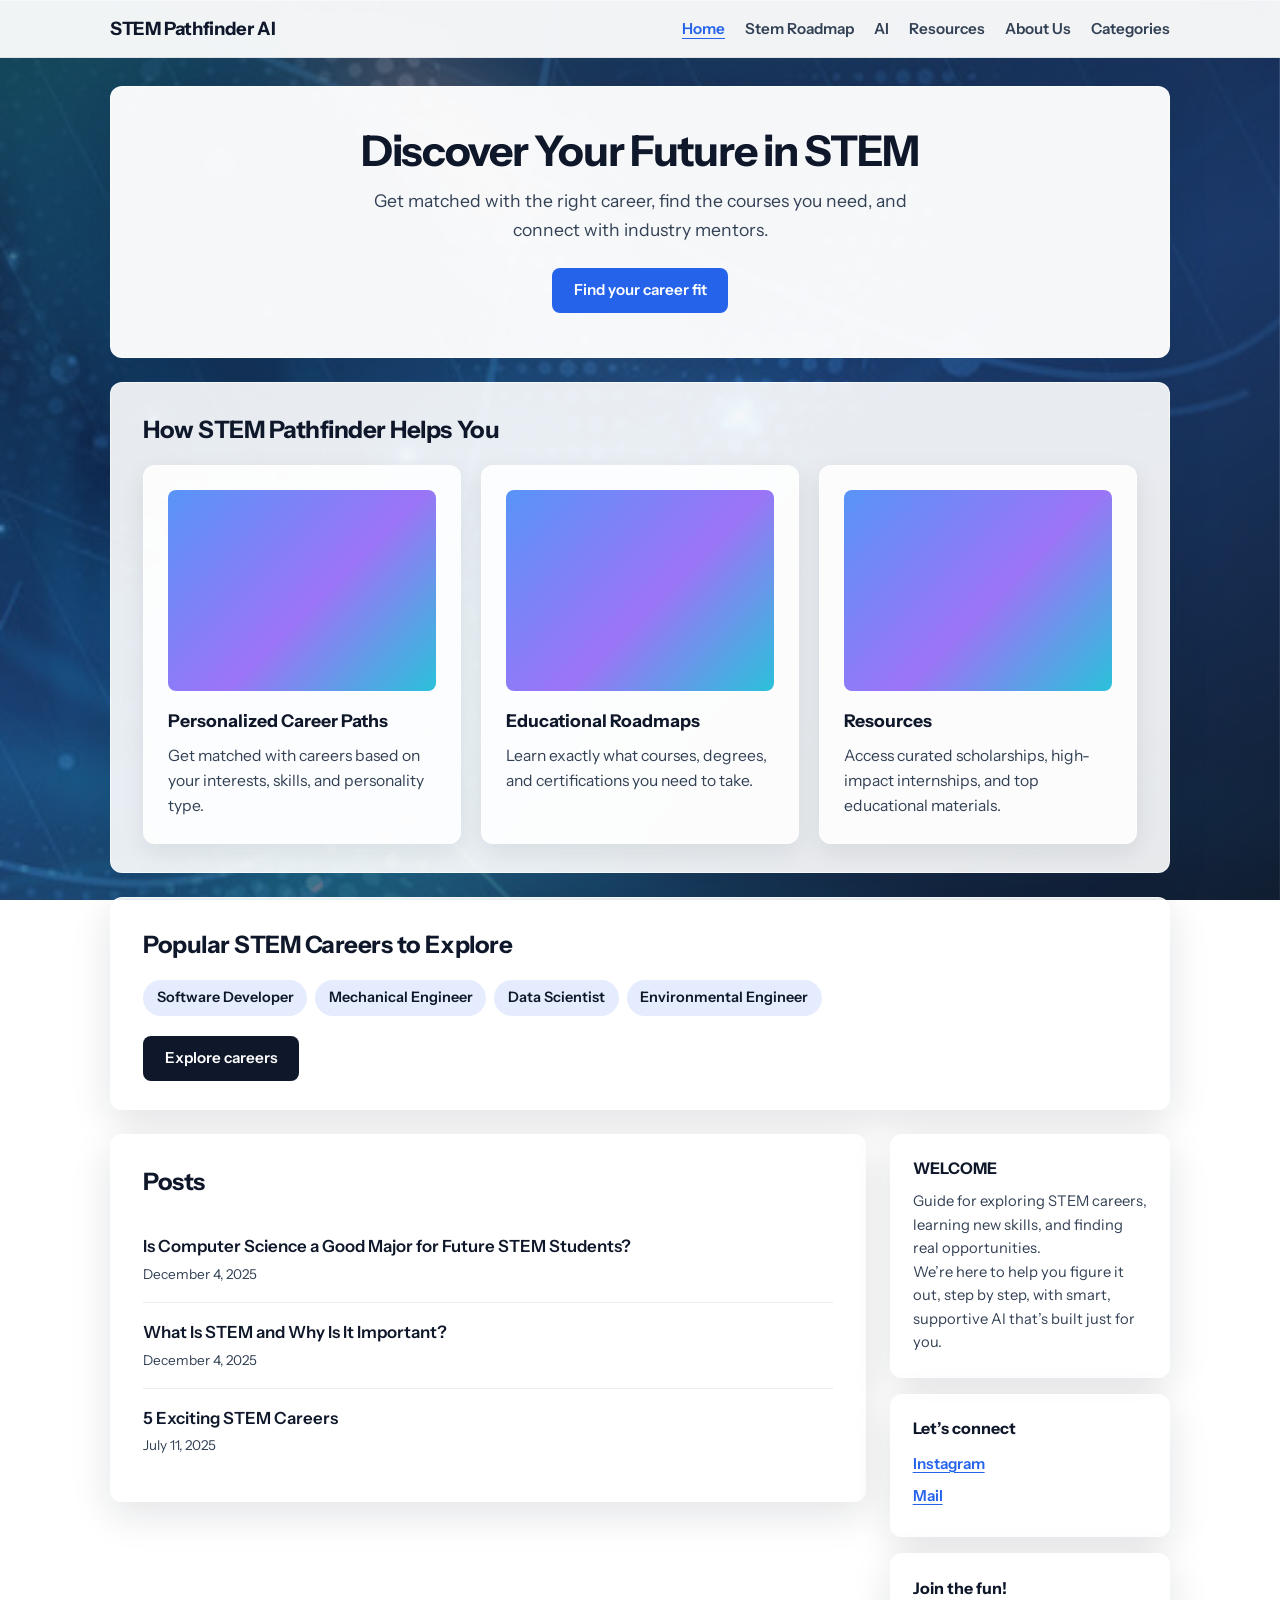
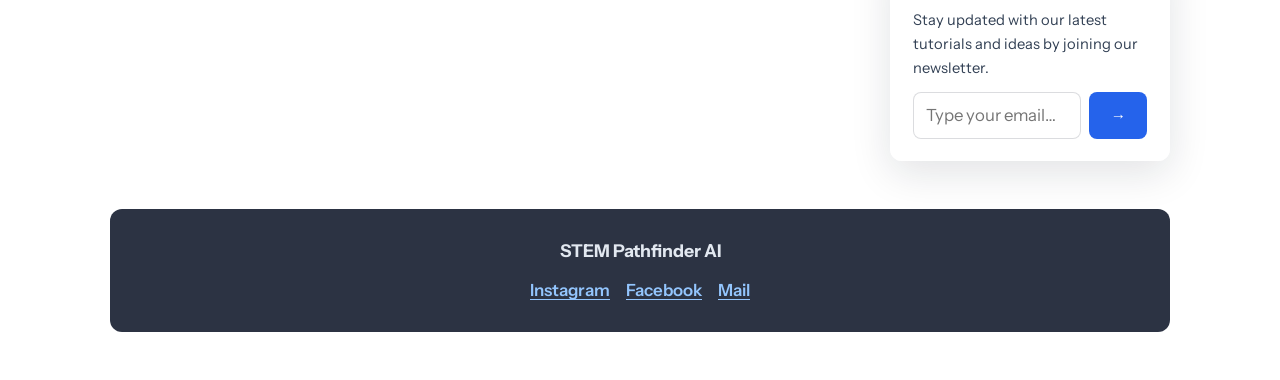
==== index.html @ 3a8272c0 "Initial commit: static STEM Pathfinder multi-page site Made-with: Cursor" ====
<!DOCTYPE html>
<html lang="en">
<head>
  <meta charset="UTF-8">
  <meta name="viewport" content="width=device-width, initial-scale=1">
  <title>STEM Pathfinder AI</title>
  <link rel="preconnect" href="https://fonts.googleapis.com">
  <link rel="preconnect" href="https://fonts.gstatic.com" crossorigin>
  <link href="https://fonts.googleapis.com/css2?family=Instrument+Sans:ital,wght@0,400;0,500;0,600;0,700;1,400&family=Source+Serif+4:ital,wght@0,400;0,600;1,400&display=swap" rel="stylesheet">
  <link rel="stylesheet" href="css/site.css">
</head>
<body>
  <header class="site-header">
    <div class="site-header__inner">
      <a class="site-logo" href="index.html">STEM Pathfinder AI</a>
      <button type="button" class="nav-toggle" aria-expanded="false" aria-controls="site-nav">
        <span class="nav-toggle__label">Menu</span>
      </button>
      <nav id="site-nav" class="site-nav" aria-label="Main">
        <ul>
          <li><a href="index.html" aria-current="page">Home</a></li>
          <li><a href="roadmap.html">Stem Roadmap</a></li>
          <li><a href="ai.html">AI</a></li>
          <li><a href="resources.html">Resources</a></li>
          <li><a href="about-us.html">About Us</a></li>
          <li><a href="categories.html">Categories</a></li>
        </ul>
      </nav>
    </div>
  </header>

  <div class="site-shell">
    <main>
      <section class="panel panel--strong hero">
        <h1>Discover Your Future in STEM</h1>
        <p class="lead">Get matched with the right career, find the courses you need, and connect with industry mentors.</p>
        <a class="btn" href="roadmap.html">Find your career fit</a>
      </section>

      <section class="panel">
        <h2>How STEM Pathfinder Helps You</h2>
        <div class="card-grid">
          <article class="card">
            <div class="card__media" role="img" aria-label="Placeholder for careers image — add assets/images/feature-careers.jpg when ready"></div>
            <h3>Personalized Career Paths</h3>
            <p>Get matched with careers based on your interests, skills, and personality type.</p>
          </article>
          <article class="card">
            <div class="card__media" role="img" aria-label="Placeholder for roadmaps image — add assets/images/feature-roadmaps.jpg when ready"></div>
            <h3>Educational Roadmaps</h3>
            <p>Learn exactly what courses, degrees, and certifications you need to take.</p>
          </article>
          <article class="card">
            <div class="card__media" role="img" aria-label="Placeholder for resources image — add assets/images/feature-resources.jpg when ready"></div>
            <h3>Resources</h3>
            <p>Access curated scholarships, high-impact internships, and top educational materials.</p>
          </article>
        </div>
      </section>

      <section class="panel">
        <h2>Popular STEM Careers to Explore</h2>
        <div class="career-chips">
          <span>Software Developer</span>
          <span>Mechanical Engineer</span>
          <span>Data Scientist</span>
          <span>Environmental Engineer</span>
        </div>
        <a class="btn btn--secondary" href="posts/5-exciting-stem-careers.html">Explore careers</a>
      </section>

      <div class="two-col">
        <section class="panel">
          <h2>Posts</h2>
          <ul class="post-list">
            <li>
              <a href="posts/is-computer-science-a-good-major.html">Is Computer Science a Good Major for Future STEM Students?</a>
              <span class="post-meta">December 4, 2025</span>
            </li>
            <li>
              <a href="posts/what-is-stem-and-why-is-it-important.html">What Is STEM and Why Is It Important?</a>
              <span class="post-meta">December 4, 2025</span>
            </li>
            <li>
              <a href="posts/5-exciting-stem-careers.html">5 Exciting STEM Careers</a>
              <span class="post-meta">July 11, 2025</span>
            </li>
          </ul>
        </section>
        <aside>
          <div class="sidebar-card">
            <h3>WELCOME</h3>
            <p>Guide for exploring STEM careers, learning new skills, and finding real opportunities.</p>
            <p>We’re here to help you figure it out, step by step, with smart, supportive AI that’s built just for you.</p>
          </div>
          <div class="sidebar-card">
            <h3>Let’s connect</h3>
            <ul class="social-list">
              <li><a href="https://www.instagram.com/" rel="noopener noreferrer" target="_blank">Instagram</a></li>
              <li><a href="mailto:hello@stempathfinder.org">Mail</a></li>
            </ul>
          </div>
          <div class="sidebar-card">
            <h3>Join the fun!</h3>
            <p>Stay updated with our latest tutorials and ideas by joining our newsletter.</p>
            <!-- Replace action with your newsletter provider endpoint when ready -->
            <form class="newsletter-form" action="#" method="get">
              <input type="email" name="email" placeholder="Type your email…" aria-label="Email for newsletter">
              <button type="button" class="btn" title="Connect your form backend to enable signup">→</button>
            </form>
          </div>
        </aside>
      </div>
    </main>

    <footer class="site-footer">
      <p class="footer-title">STEM Pathfinder AI</p>
      <ul class="footer-social">
        <li><a href="https://www.instagram.com/" rel="noopener noreferrer" target="_blank">Instagram</a></li>
        <li><a href="https://www.facebook.com/" rel="noopener noreferrer" target="_blank">Facebook</a></li>
        <li><a href="mailto:hello@stempathfinder.org">Mail</a></li>
      </ul>
    </footer>
  </div>
  <script src="js/nav.js"></script>
</body>
</html>
---- css/site.css ----
/* Global background: assets/stem_background.jpg */
:root {
  --color-ink: #0f172a;
  --color-ink-muted: #334155;
  --color-accent: #2563eb;
  --color-accent-hover: #1d4ed8;
  --panel: rgba(255, 255, 255, 0.9);
  --panel-strong: rgba(255, 255, 255, 0.96);
  --header-bg: rgba(255, 255, 255, 0.94);
  --radius: 12px;
  --shadow: 0 12px 40px rgba(15, 23, 42, 0.12);
  --font-sans: "Instrument Sans", system-ui, -apple-system, Segoe UI, sans-serif;
  --font-serif: "Source Serif 4", Georgia, serif;
  --max-w: 1100px;
}

*,
*::before,
*::after {
  box-sizing: border-box;
}

html {
  min-height: 100%;
}

body {
  margin: 0;
  min-height: 100vh;
  font-family: var(--font-sans);
  font-size: 1.05rem;
  line-height: 1.6;
  color: var(--color-ink);
  position: relative;
}

body::before {
  content: "";
  position: fixed;
  inset: 0;
  z-index: -2;
  background: url("../assets/stem_background.jpg") center / cover no-repeat;
  background-attachment: fixed;
}

body::after {
  content: "";
  position: fixed;
  inset: 0;
  z-index: -1;
  background: linear-gradient(
    160deg,
    rgba(15, 23, 42, 0.72) 0%,
    rgba(30, 58, 138, 0.45) 50%,
    rgba(15, 23, 42, 0.78) 100%
  );
  pointer-events: none;
}

a {
  color: var(--color-accent);
  text-decoration-thickness: 1px;
  text-underline-offset: 3px;
}

a:hover {
  color: var(--color-accent-hover);
}

.site-shell {
  max-width: var(--max-w);
  margin: 0 auto;
  padding: 0 1.25rem 3rem;
}

.site-header {
  position: sticky;
  top: 0;
  z-index: 100;
  background: var(--header-bg);
  backdrop-filter: blur(10px);
  border-bottom: 1px solid rgba(15, 23, 42, 0.08);
  margin-bottom: 1.75rem;
  box-shadow: 0 1px 0 rgba(255, 255, 255, 0.5) inset;
}

.site-header__inner {
  max-width: var(--max-w);
  margin: 0 auto;
  padding: 0.85rem 1.25rem;
  display: flex;
  flex-wrap: wrap;
  align-items: center;
  justify-content: space-between;
  gap: 0.75rem;
}

.site-logo {
  font-weight: 700;
  font-size: 1.15rem;
  color: var(--color-ink);
  text-decoration: none;
  letter-spacing: -0.02em;
}

.site-logo:hover {
  color: var(--color-accent);
}

.nav-toggle {
  display: none;
  align-items: center;
  gap: 0.35rem;
  padding: 0.5rem 0.85rem;
  font: inherit;
  font-weight: 600;
  color: var(--color-ink);
  background: rgba(37, 99, 235, 0.1);
  border: 1px solid rgba(37, 99, 235, 0.25);
  border-radius: 8px;
  cursor: pointer;
}

.nav-toggle:focus-visible {
  outline: 2px solid var(--color-accent);
  outline-offset: 2px;
}

.site-nav ul {
  list-style: none;
  margin: 0;
  padding: 0;
  display: flex;
  flex-wrap: wrap;
  gap: 0.25rem 1.25rem;
  align-items: center;
  justify-content: flex-end;
}

.site-nav a {
  font-weight: 600;
  font-size: 0.95rem;
  color: var(--color-ink-muted);
  text-decoration: none;
}

.site-nav a:hover {
  color: var(--color-accent);
}

.site-nav a[aria-current="page"] {
  color: var(--color-accent);
  text-decoration: underline;
  text-underline-offset: 4px;
}

@media (max-width: 768px) {
  .nav-toggle {
    display: inline-flex;
  }

  .site-nav {
    width: 100%;
    flex-basis: 100%;
    max-height: 0;
    overflow: hidden;
    transition: max-height 0.35s ease;
  }

  body.nav-open .site-nav {
    max-height: 320px;
  }

  .site-nav ul {
    flex-direction: column;
    align-items: stretch;
    padding: 0.5rem 0 0.75rem;
    gap: 0;
  }

  .site-nav li {
    border-bottom: 1px solid rgba(15, 23, 42, 0.06);
  }

  .site-nav a {
    display: block;
    padding: 0.65rem 0;
  }
}

.panel {
  background: var(--panel);
  border-radius: var(--radius);
  padding: 1.75rem 2rem;
  margin-bottom: 1.5rem;
  box-shadow: var(--shadow);
  border: 1px solid rgba(255, 255, 255, 0.6);
}

.panel--strong {
  background: var(--panel-strong);
}

.hero {
  text-align: center;
  padding: 2.5rem 2rem 2.75rem;
}

.hero h1 {
  margin: 0 0 0.75rem;
  font-size: clamp(1.85rem, 4vw, 2.65rem);
  font-weight: 700;
  letter-spacing: -0.03em;
  line-height: 1.15;
  color: var(--color-ink);
}

.hero .lead {
  margin: 0 auto 1.5rem;
  max-width: 36rem;
  font-size: 1.1rem;
  color: var(--color-ink-muted);
}

.btn {
  display: inline-block;
  padding: 0.65rem 1.35rem;
  font-weight: 600;
  font-size: 0.95rem;
  color: #fff;
  background: var(--color-accent);
  border-radius: 8px;
  text-decoration: none;
  border: none;
  cursor: pointer;
  transition: background 0.15s ease;
}

.btn:hover {
  background: var(--color-accent-hover);
  color: #fff;
}

.btn--secondary {
  background: var(--color-ink);
}

.btn--secondary:hover {
  background: #1e293b;
  color: #fff;
}

h2 {
  font-size: 1.5rem;
  font-weight: 700;
  margin: 0 0 1rem;
  letter-spacing: -0.02em;
}

h3 {
  font-size: 1.15rem;
  font-weight: 700;
  margin: 1.5rem 0 0.5rem;
}

.page-title {
  margin: 0 0 0.5rem;
  font-size: clamp(1.75rem, 3vw, 2.25rem);
}

.subhead {
  color: var(--color-ink-muted);
  margin: 0 0 1.25rem;
  font-size: 1.05rem;
}

.card-grid {
  display: grid;
  grid-template-columns: repeat(auto-fit, minmax(260px, 1fr));
  gap: 1.25rem;
}

.card {
  background: rgba(255, 255, 255, 0.88);
  border-radius: var(--radius);
  padding: 1.5rem;
  border: 1px solid rgba(255, 255, 255, 0.7);
  box-shadow: 0 8px 24px rgba(15, 23, 42, 0.08);
}

.card__media {
  aspect-ratio: 4 / 3;
  border-radius: 8px;
  margin-bottom: 1rem;
  background: linear-gradient(135deg, #3b82f6 0%, #8b5cf6 55%, #06b6d4 100%);
  opacity: 0.85;
}

.card h3 {
  margin: 0 0 0.5rem;
  font-size: 1.1rem;
}

.card p {
  margin: 0;
  color: var(--color-ink-muted);
  font-size: 0.98rem;
}

.career-chips {
  display: flex;
  flex-wrap: wrap;
  gap: 0.5rem;
  margin: 1rem 0 1.25rem;
}

.career-chips span {
  padding: 0.4rem 0.85rem;
  background: rgba(37, 99, 235, 0.12);
  color: var(--color-ink);
  border-radius: 999px;
  font-size: 0.9rem;
  font-weight: 600;
}

.post-list {
  list-style: none;
  margin: 0;
  padding: 0;
}

.post-list li {
  padding: 1rem 0;
  border-bottom: 1px solid rgba(15, 23, 42, 0.08);
}

.post-list li:last-child {
  border-bottom: none;
}

.post-list a {
  font-weight: 600;
  font-size: 1.05rem;
  color: var(--color-ink);
  text-decoration: none;
}

.post-list a:hover {
  color: var(--color-accent);
}

.post-meta {
  display: block;
  font-size: 0.85rem;
  color: var(--color-ink-muted);
  margin-top: 0.25rem;
}

.two-col {
  display: grid;
  grid-template-columns: 1fr 280px;
  gap: 1.5rem;
  align-items: start;
}

@media (max-width: 900px) {
  .two-col {
    grid-template-columns: 1fr;
  }
}

.sidebar-card {
  background: rgba(255, 255, 255, 0.88);
  border-radius: var(--radius);
  padding: 1.35rem;
  border: 1px solid rgba(255, 255, 255, 0.65);
  box-shadow: var(--shadow);
  margin-bottom: 1rem;
}

.sidebar-card h3 {
  margin: 0 0 0.5rem;
  font-size: 1rem;
}

.sidebar-card p {
  margin: 0;
  font-size: 0.92rem;
  color: var(--color-ink-muted);
}

.social-list {
  list-style: none;
  margin: 0.5rem 0 0;
  padding: 0;
}

.social-list li {
  margin-bottom: 0.35rem;
}

.social-list a {
  font-weight: 600;
  font-size: 0.95rem;
}

.newsletter-form {
  display: flex;
  flex-wrap: wrap;
  gap: 0.5rem;
  margin-top: 0.75rem;
}

.newsletter-form input[type="email"] {
  flex: 1 1 160px;
  min-width: 0;
  padding: 0.55rem 0.75rem;
  border: 1px solid rgba(15, 23, 42, 0.15);
  border-radius: 8px;
  font: inherit;
}

.newsletter-form button {
  flex-shrink: 0;
}

.site-footer {
  margin-top: 2rem;
  padding: 1.75rem 2rem;
  background: rgba(15, 23, 42, 0.88);
  color: #e2e8f0;
  border-radius: var(--radius);
  text-align: center;
}

.site-footer a {
  color: #93c5fd;
}

.site-footer a:hover {
  color: #bfdbfe;
}

.site-footer .footer-title {
  margin: 0 0 0.75rem;
  font-size: 1.1rem;
  font-weight: 700;
}

.footer-social {
  list-style: none;
  margin: 0;
  padding: 0;
  display: flex;
  flex-wrap: wrap;
  gap: 1rem;
  justify-content: center;
}

.footer-social a {
  font-weight: 600;
}

.article-body {
  font-family: var(--font-serif);
  font-size: 1.08rem;
}

.article-body ul {
  padding-left: 1.35rem;
}

.article-body hr {
  border: none;
  border-top: 1px solid rgba(15, 23, 42, 0.12);
  margin: 1.75rem 0;
}

.article-nav {
  margin-top: 2rem;
  padding-top: 1rem;
  border-top: 1px solid rgba(15, 23, 42, 0.1);
  font-size: 0.95rem;
}

.iframe-wrap {
  position: relative;
  width: 100%;
  min-height: min(85vh, 720px);
  border-radius: var(--radius);
  overflow: hidden;
  background: #0f172a;
  border: 1px solid rgba(255, 255, 255, 0.2);
}

.iframe-wrap iframe {
  position: absolute;
  inset: 0;
  width: 100%;
  height: 100%;
  border: 0;
}

.iframe-fallback {
  padding: 1.5rem;
  text-align: center;
  color: #e2e8f0;
}

.iframe-fallback a {
  color: #93c5fd;
}

.category-pills {
  display: flex;
  flex-wrap: wrap;
  gap: 0.65rem;
  margin: 1rem 0 0;
}

.category-pills a {
  display: inline-block;
  padding: 0.6rem 1.1rem;
  background: rgba(37, 99, 235, 0.15);
  color: var(--color-ink);
  border-radius: 999px;
  font-weight: 600;
  text-decoration: none;
}

.category-pills a:hover {
  background: var(--color-accent);
  color: #fff;
}

/* Category detail pages (Science / Technology / Engineering / Math) */
.category-page .panel + .panel {
  margin-top: 1.25rem;
}

.category-lead {
  font-size: 1.08rem;
  color: var(--color-ink-muted);
  max-width: 65ch;
}

.category-lead p + p {
  margin-top: 1rem;
}

.main-photo-block {
  margin-top: 1.5rem;
}

.main-photo {
  margin: 0;
  border-radius: var(--radius);
  overflow: hidden;
  border: 1px solid rgba(15, 23, 42, 0.1);
  background: rgba(15, 23, 42, 0.06);
}

.main-photo img {
  display: block;
  width: 100%;
  height: auto;
  aspect-ratio: 16 / 9;
  object-fit: cover;
}

.main-photo figcaption {
  padding: 0.65rem 1rem;
  font-size: 0.9rem;
  color: var(--color-ink-muted);
  background: rgba(255, 255, 255, 0.7);
  border-top: 1px solid rgba(15, 23, 42, 0.08);
}

.main-photo figcaption code {
  font-size: 0.85em;
  word-break: break-all;
}

.subcategory-grid {
  display: grid;
  grid-template-columns: repeat(auto-fit, minmax(280px, 1fr));
  gap: 1.25rem;
  margin-top: 1rem;
}

.subcategory-card {
  background: rgba(255, 255, 255, 0.75);
  border-radius: var(--radius);
  padding: 1.35rem 1.5rem;
  border: 1px solid rgba(15, 23, 42, 0.08);
  box-shadow: 0 4px 16px rgba(15, 23, 42, 0.06);
}

.subcategory-card h3 {
  margin: 0 0 0.65rem;
  font-size: 1.1rem;
  color: var(--color-ink);
}

.subcategory-card p {
  margin: 0 0 0.75rem;
  font-size: 0.98rem;
  color: var(--color-ink-muted);
}

.subcategory-card p:last-child {
  margin-bottom: 0;
}

.subcategory-card .label {
  font-weight: 700;
  font-size: 0.8rem;
  text-transform: uppercase;
  letter-spacing: 0.04em;
  color: var(--color-accent);
  margin-top: 0.85rem;
  margin-bottom: 0.25rem;
}

.subcategory-card .label:first-of-type {
  margin-top: 0;
}

.intro-quiz {
  margin-top: 0.5rem;
}

.intro-quiz fieldset {
  border: 1px solid rgba(15, 23, 42, 0.12);
  border-radius: 10px;
  padding: 1rem 1.15rem 1.15rem;
  margin: 0 0 1.25rem;
  background: rgba(255, 255, 255, 0.5);
}

.intro-quiz legend {
  font-weight: 700;
  color: var(--color-ink);
  padding: 0 0.35rem;
  font-size: 1rem;
}

.quiz-options {
  list-style: none;
  margin: 0.75rem 0 0;
  padding: 0;
}

.quiz-options li {
  margin-bottom: 0.4rem;
}

.quiz-options label {
  display: flex;
  align-items: flex-start;
  gap: 0.5rem;
  cursor: pointer;
  font-size: 0.98rem;
  line-height: 1.45;
}

.quiz-options input {
  margin-top: 0.35rem;
  flex-shrink: 0;
}

.quiz-answers {
  margin-top: 1.25rem;
  padding: 1rem 1.15rem;
  background: rgba(37, 99, 235, 0.08);
  border-radius: 10px;
  border: 1px solid rgba(37, 99, 235, 0.2);
}

.quiz-answers summary {
  font-weight: 700;
  cursor: pointer;
  color: var(--color-ink);
}

.quiz-answers ol {
  margin: 0.75rem 0 0;
  padding-left: 1.25rem;
  color: var(--color-ink-muted);
  font-size: 0.95rem;
}

.page-actions {
  margin-top: 1.5rem;
  display: flex;
  flex-wrap: wrap;
  gap: 0.65rem;
}
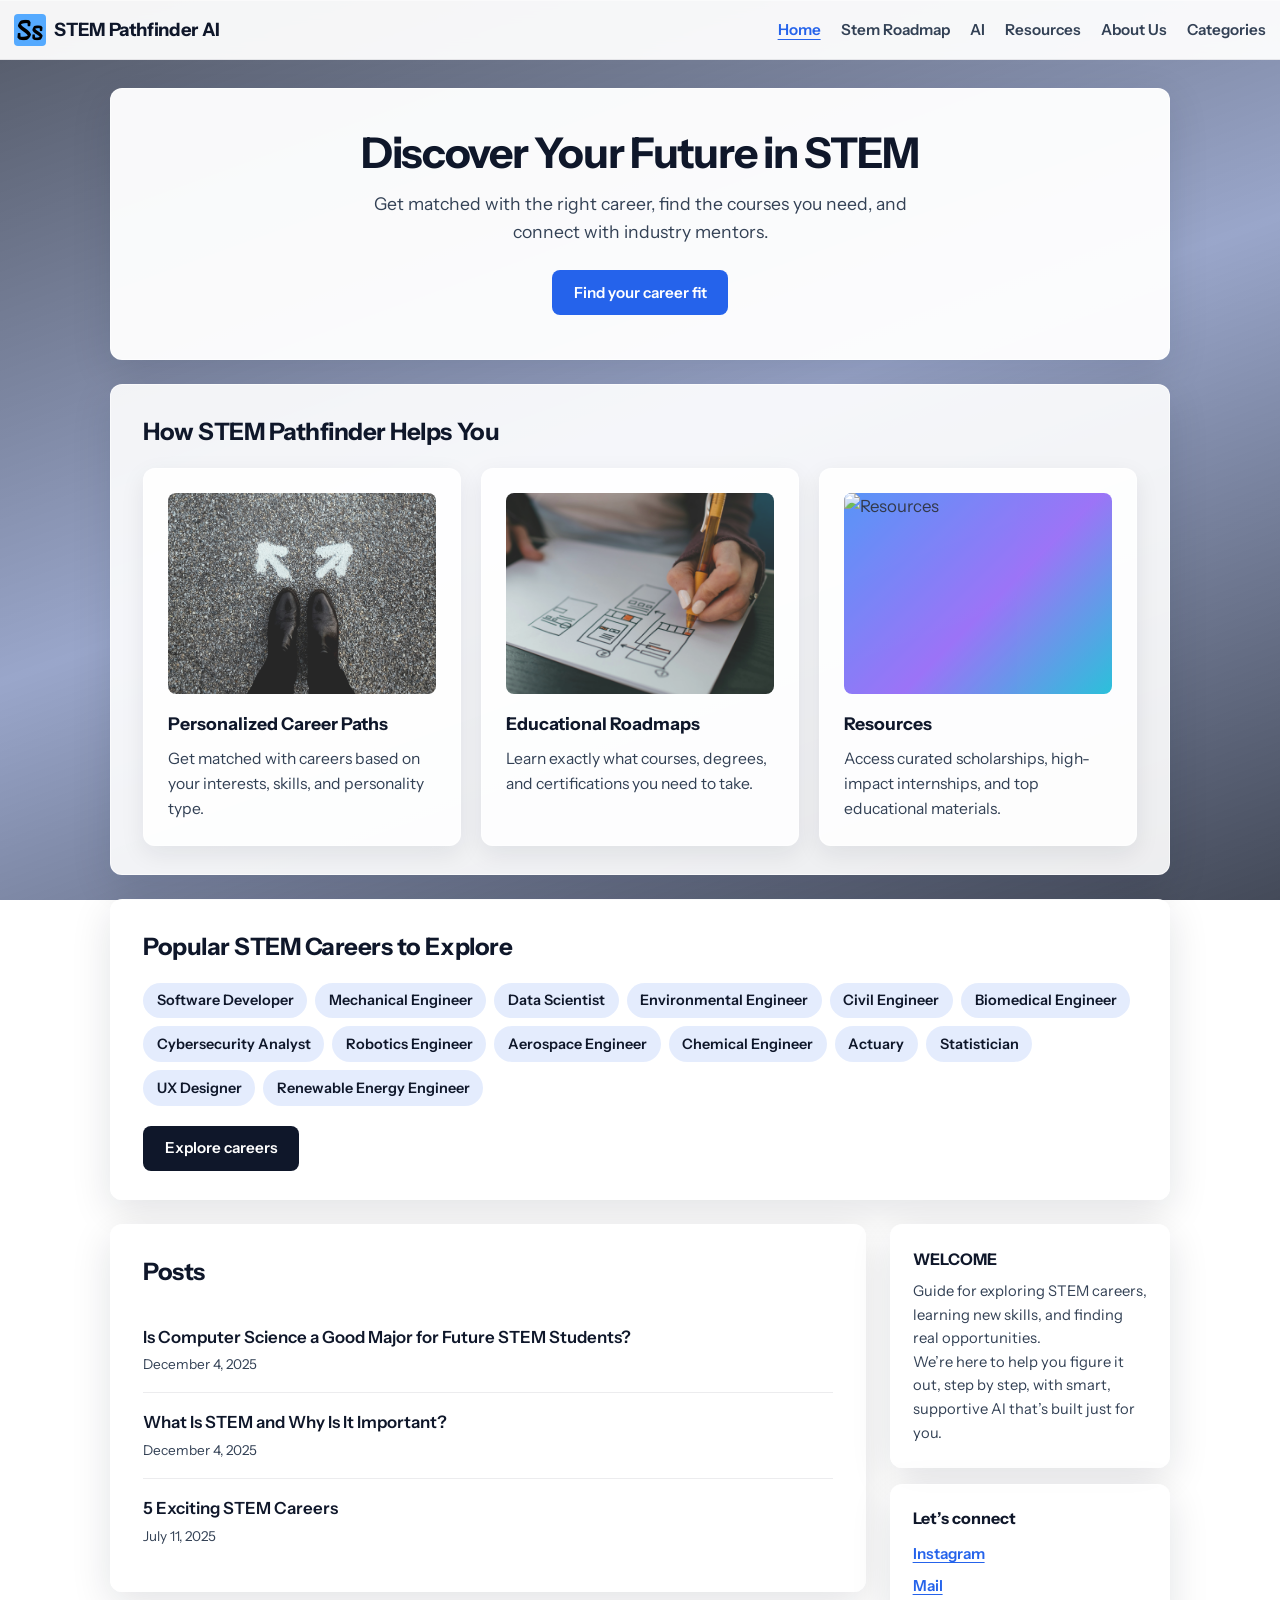
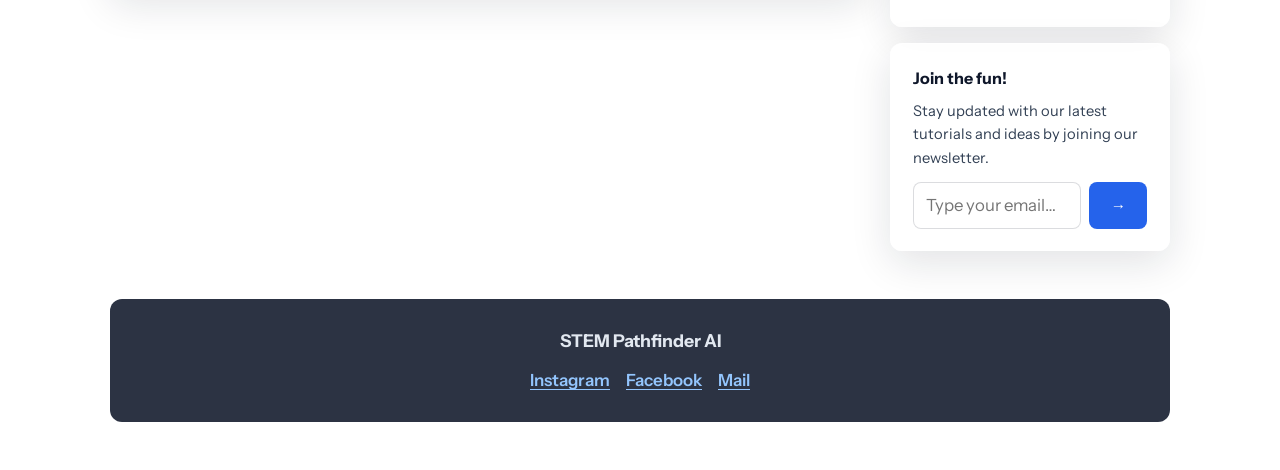
==== commit bb46542b: "added videos and pictures" ====
--- a/index.html
+++ b/index.html
@@ -4,12 +4,18 @@
   <meta charset="UTF-8">
   <meta name="viewport" content="width=device-width, initial-scale=1">
   <title>STEM Pathfinder AI</title>
+  <link rel="icon" type="image/png" sizes="32x32" href="assets/favicon_io/favicon-32x32.png">
+  <link rel="icon" type="image/png" sizes="16x16" href="assets/favicon_io/favicon-16x16.png">
+  <link rel="apple-touch-icon" sizes="180x180" href="assets/favicon_io/apple-touch-icon.png">
   <link rel="preconnect" href="https://fonts.googleapis.com">
   <link rel="preconnect" href="https://fonts.gstatic.com" crossorigin>
   <link href="https://fonts.googleapis.com/css2?family=Instrument+Sans:ital,wght@0,400;0,500;0,600;0,700;1,400&family=Source+Serif+4:ital,wght@0,400;0,600;1,400&display=swap" rel="stylesheet">
   <link rel="stylesheet" href="css/site.css">
 </head>
-<body>
+<body class="video-background-page">
+  <video class="page-bg-video" autoplay muted loop playsinline preload="metadata">
+    <source src="assets/home_back.mp4" type="video/mp4">
+  </video>
   <header class="site-header">
     <div class="site-header__inner">
       <a class="site-logo" href="index.html">STEM Pathfinder AI</a>
@@ -41,17 +47,23 @@
         <h2>How STEM Pathfinder Helps You</h2>
         <div class="card-grid">
           <article class="card">
-            <div class="card__media" role="img" aria-label="Placeholder for careers image — add assets/images/feature-careers.jpg when ready"></div>
+            <div class="card__media">
+              <img src="assets/Personalized_Career_Path.jpg" alt="Personalized Career Paths">
+            </div>
             <h3>Personalized Career Paths</h3>
             <p>Get matched with careers based on your interests, skills, and personality type.</p>
           </article>
           <article class="card">
-            <div class="card__media" role="img" aria-label="Placeholder for roadmaps image — add assets/images/feature-roadmaps.jpg when ready"></div>
+            <div class="card__media">
+              <img src="assets/Educational_roadmaps.jpg" alt="Educational Roadmaps">
+            </div>
             <h3>Educational Roadmaps</h3>
             <p>Learn exactly what courses, degrees, and certifications you need to take.</p>
           </article>
           <article class="card">
-            <div class="card__media" role="img" aria-label="Placeholder for resources image — add assets/images/feature-resources.jpg when ready"></div>
+            <div class="card__media">
+              <img src="assets/Resources.jpg" alt="Resources">
+            </div>
             <h3>Resources</h3>
             <p>Access curated scholarships, high-impact internships, and top educational materials.</p>
           </article>
@@ -65,6 +77,16 @@
           <span>Mechanical Engineer</span>
           <span>Data Scientist</span>
           <span>Environmental Engineer</span>
+          <span>Civil Engineer</span>
+          <span>Biomedical Engineer</span>
+          <span>Cybersecurity Analyst</span>
+          <span>Robotics Engineer</span>
+          <span>Aerospace Engineer</span>
+          <span>Chemical Engineer</span>
+          <span>Actuary</span>
+          <span>Statistician</span>
+          <span>UX Designer</span>
+          <span>Renewable Energy Engineer</span>
         </div>
         <a class="btn btn--secondary" href="posts/5-exciting-stem-careers.html">Explore careers</a>
       </section>
@@ -125,3 +147,5 @@
   <script src="js/nav.js"></script>
 </body>
 </html>
+
+
--- a/css/site.css
+++ b/css/site.css
@@ -57,6 +57,20 @@
   pointer-events: none;
 }
 
+body.video-background-page::before {
+  display: none;
+}
+
+.page-bg-video {
+  position: fixed;
+  inset: 0;
+  width: 100%;
+  height: 100%;
+  object-fit: cover;
+  z-index: -2;
+  pointer-events: none;
+}
+
 a {
   color: var(--color-accent);
   text-decoration-thickness: 1px;
@@ -85,9 +99,10 @@
 }
 
 .site-header__inner {
-  max-width: var(--max-w);
-  margin: 0 auto;
-  padding: 0.85rem 1.25rem;
+  width: 100%;
+  max-width: none;
+  margin: 0;
+  padding: 0.85rem 0.9rem;
   display: flex;
   flex-wrap: wrap;
   align-items: center;
@@ -96,11 +111,23 @@
 }
 
 .site-logo {
+  display: inline-flex;
+  align-items: center;
+  gap: 0.5rem;
   font-weight: 700;
   font-size: 1.15rem;
   color: var(--color-ink);
   text-decoration: none;
   letter-spacing: -0.02em;
+}
+
+.site-logo::before {
+  content: "";
+  width: 2rem;
+  height: 2rem;
+  border-radius: 4px;
+  background: url("../assets/favicon_io/favicon-32x32.png") center / cover no-repeat;
+  flex-shrink: 0;
 }
 
 .site-logo:hover {
@@ -294,6 +321,14 @@
   margin-bottom: 1rem;
   background: linear-gradient(135deg, #3b82f6 0%, #8b5cf6 55%, #06b6d4 100%);
   opacity: 0.85;
+  overflow: hidden;
+}
+
+.card__media img {
+  width: 100%;
+  height: 100%;
+  object-fit: cover;
+  display: block;
 }
 
 .card h3 {
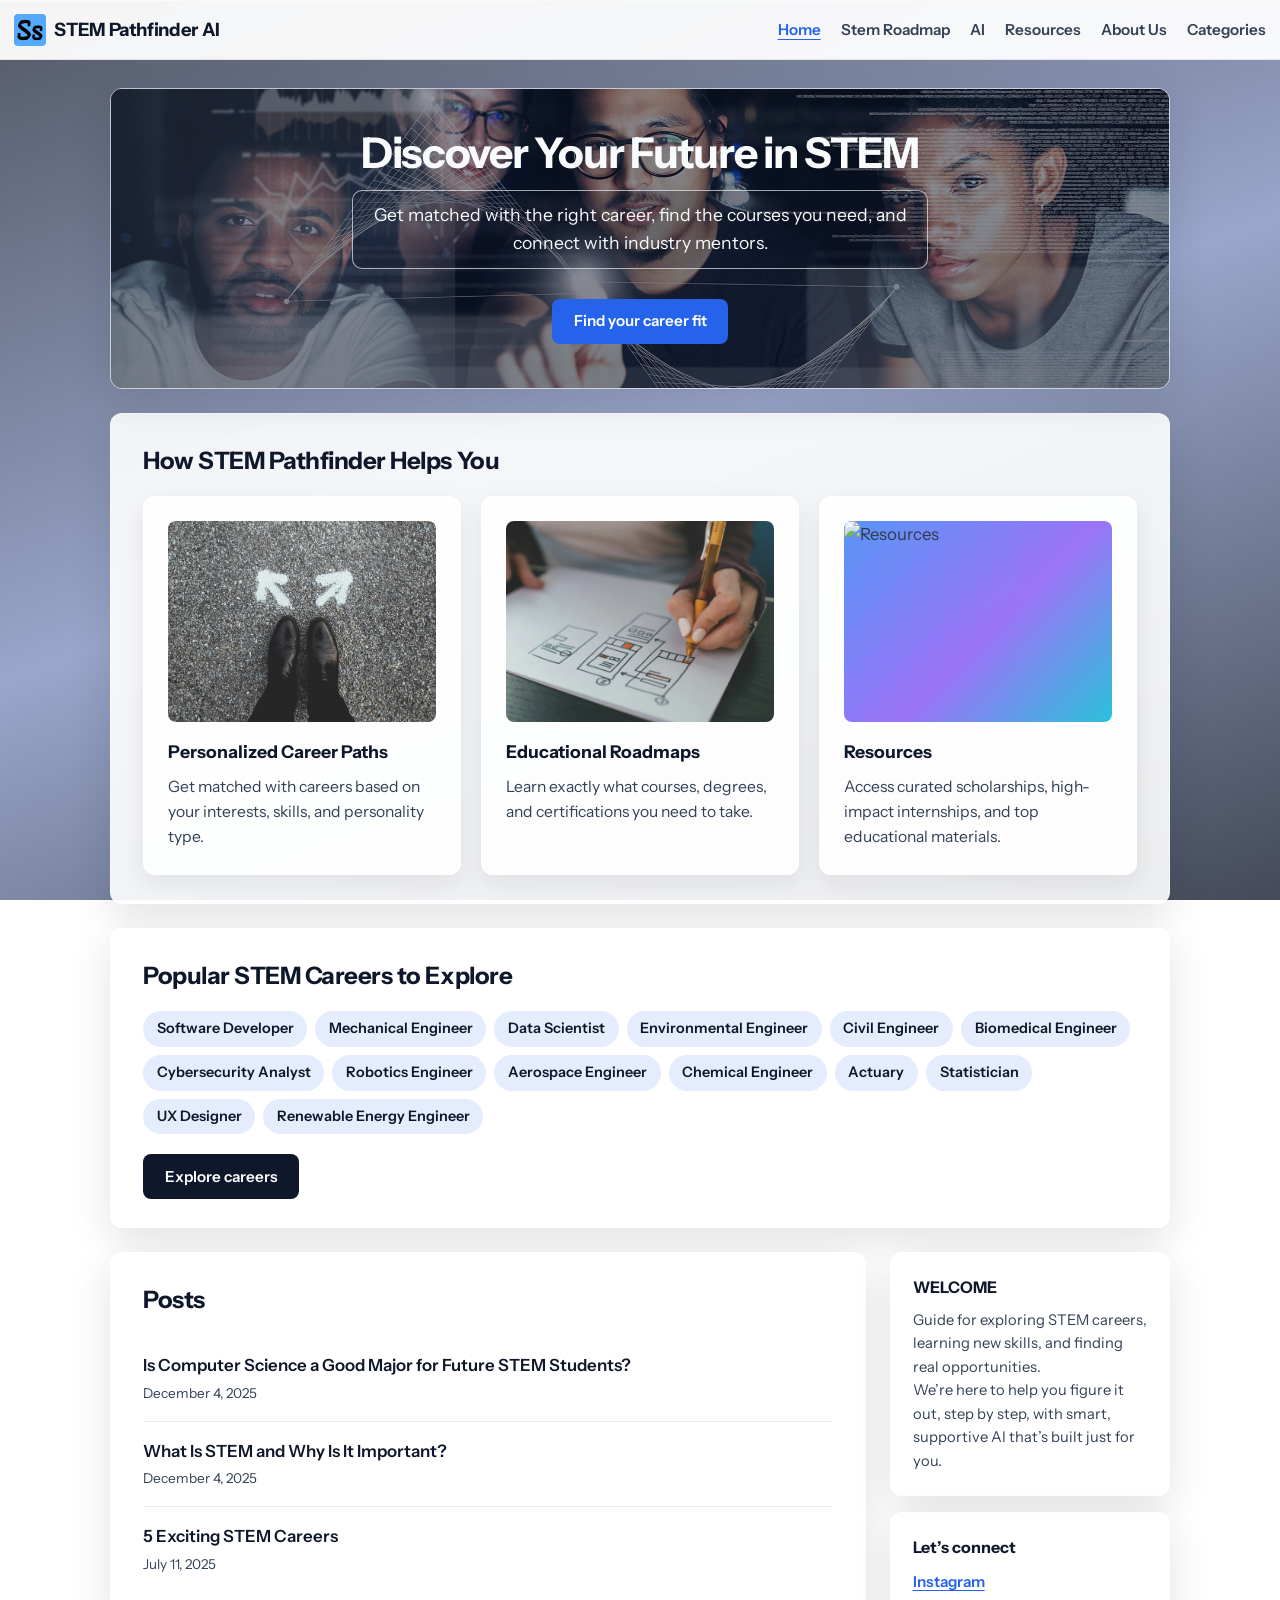
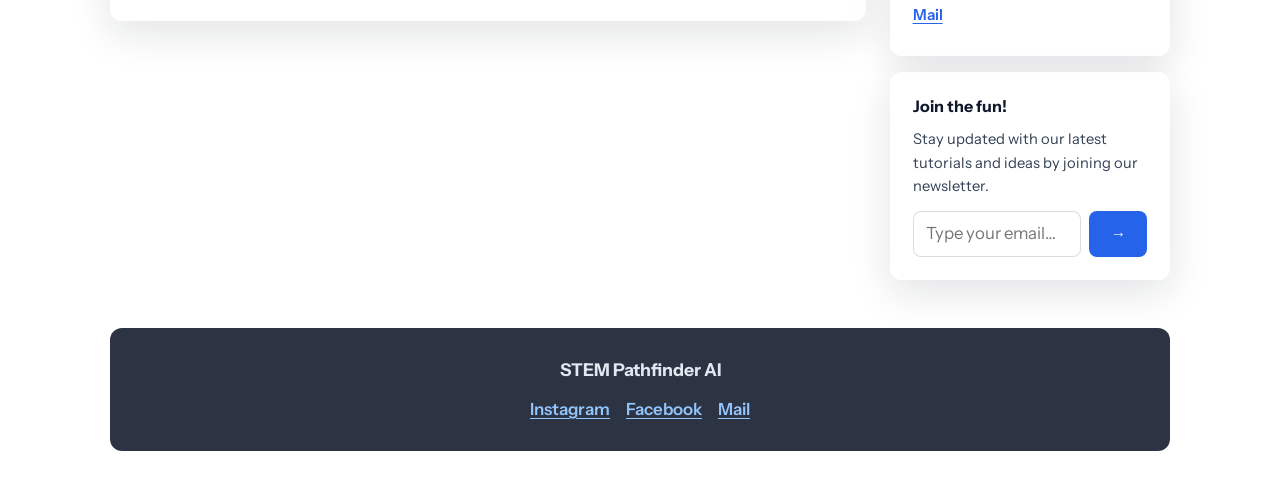
==== commit d88ffa7a: "last changes" ====
--- a/index.html
+++ b/index.html
@@ -37,7 +37,7 @@
 
   <div class="site-shell">
     <main>
-      <section class="panel panel--strong hero">
+      <section class="panel panel--strong hero hero--discover">
         <h1>Discover Your Future in STEM</h1>
         <p class="lead">Get matched with the right career, find the courses you need, and connect with industry mentors.</p>
         <a class="btn" href="roadmap.html">Find your career fit</a>
--- a/css/site.css
+++ b/css/site.css
@@ -233,6 +233,33 @@
   padding: 2.5rem 2rem 2.75rem;
 }
 
+.hero--discover {
+  position: relative;
+  overflow: hidden;
+  background: none;
+}
+
+.hero--discover::before {
+  content: "";
+  position: absolute;
+  inset: 0;
+  background: url("../assets/Discover_card.jpg") center 20% / cover no-repeat;
+  z-index: 0;
+}
+
+.hero--discover::after {
+  content: "";
+  position: absolute;
+  inset: 0;
+  background: linear-gradient(180deg, rgba(15, 23, 42, 0.45), rgba(15, 23, 42, 0.55));
+  z-index: 1;
+}
+
+.hero--discover > * {
+  position: relative;
+  z-index: 2;
+}
+
 .hero h1 {
   margin: 0 0 0.75rem;
   font-size: clamp(1.85rem, 4vw, 2.65rem);
@@ -242,11 +269,36 @@
   color: var(--color-ink);
 }
 
+.hero--discover h1,
+.hero--discover .lead {
+  color: #f8fafc;
+}
+
+.hero--discover .lead {
+  display: block;
+  max-width: 42rem;
+  margin: 0 auto 1rem;
+  padding: 0.65rem 0.9rem;
+  border: 1px solid rgba(248, 250, 252, 0.65);
+  border-radius: 10px;
+  background: rgba(15, 23, 42, 0.2);
+  color: #f8fafc;
+}
+
+.hero--discover .btn {
+  display: inline-block;
+  margin-top: 0.35rem;
+}
+
 .hero .lead {
   margin: 0 auto 1.5rem;
   max-width: 36rem;
   font-size: 1.1rem;
   color: var(--color-ink-muted);
+}
+
+.hero.hero--discover .lead {
+  color: #f8fafc;
 }
 
 .btn {
